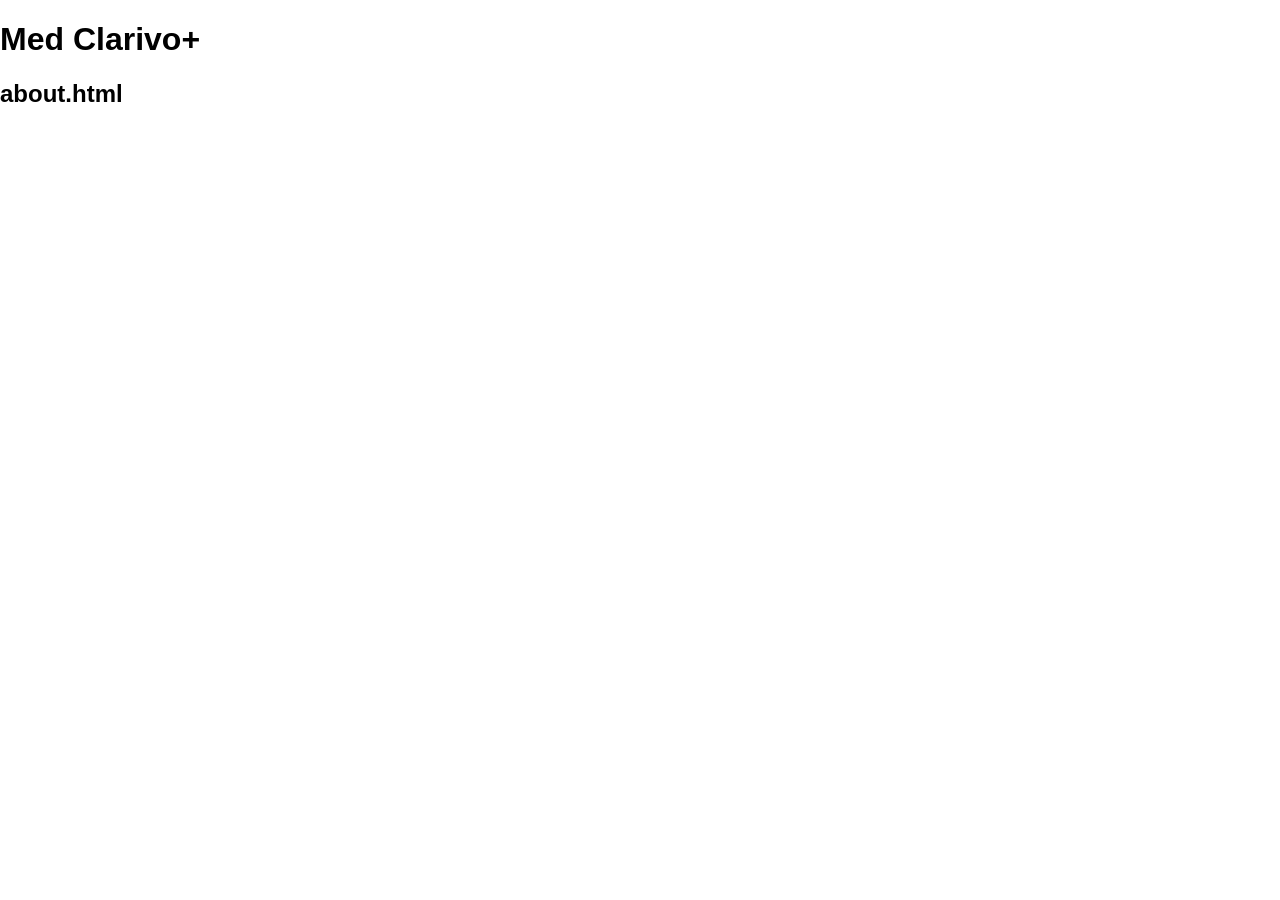
==== about.html @ f3dc1a62 "Add files via upload" ====
<!DOCTYPE html>
<html><head><meta charset="UTF-8"><meta name="viewport" content="width=device-width,initial-scale=1">
<title>Med Clarivo+</title><link rel="stylesheet" href="style.css"></head>
<body><header><h1>Med Clarivo+</h1></header><main><h2>about.html</h2></main>
<script src="script.js"></script></body></html>
---- style.css ----
body{font-family:Arial,sans-serif;margin:0;padding:0}
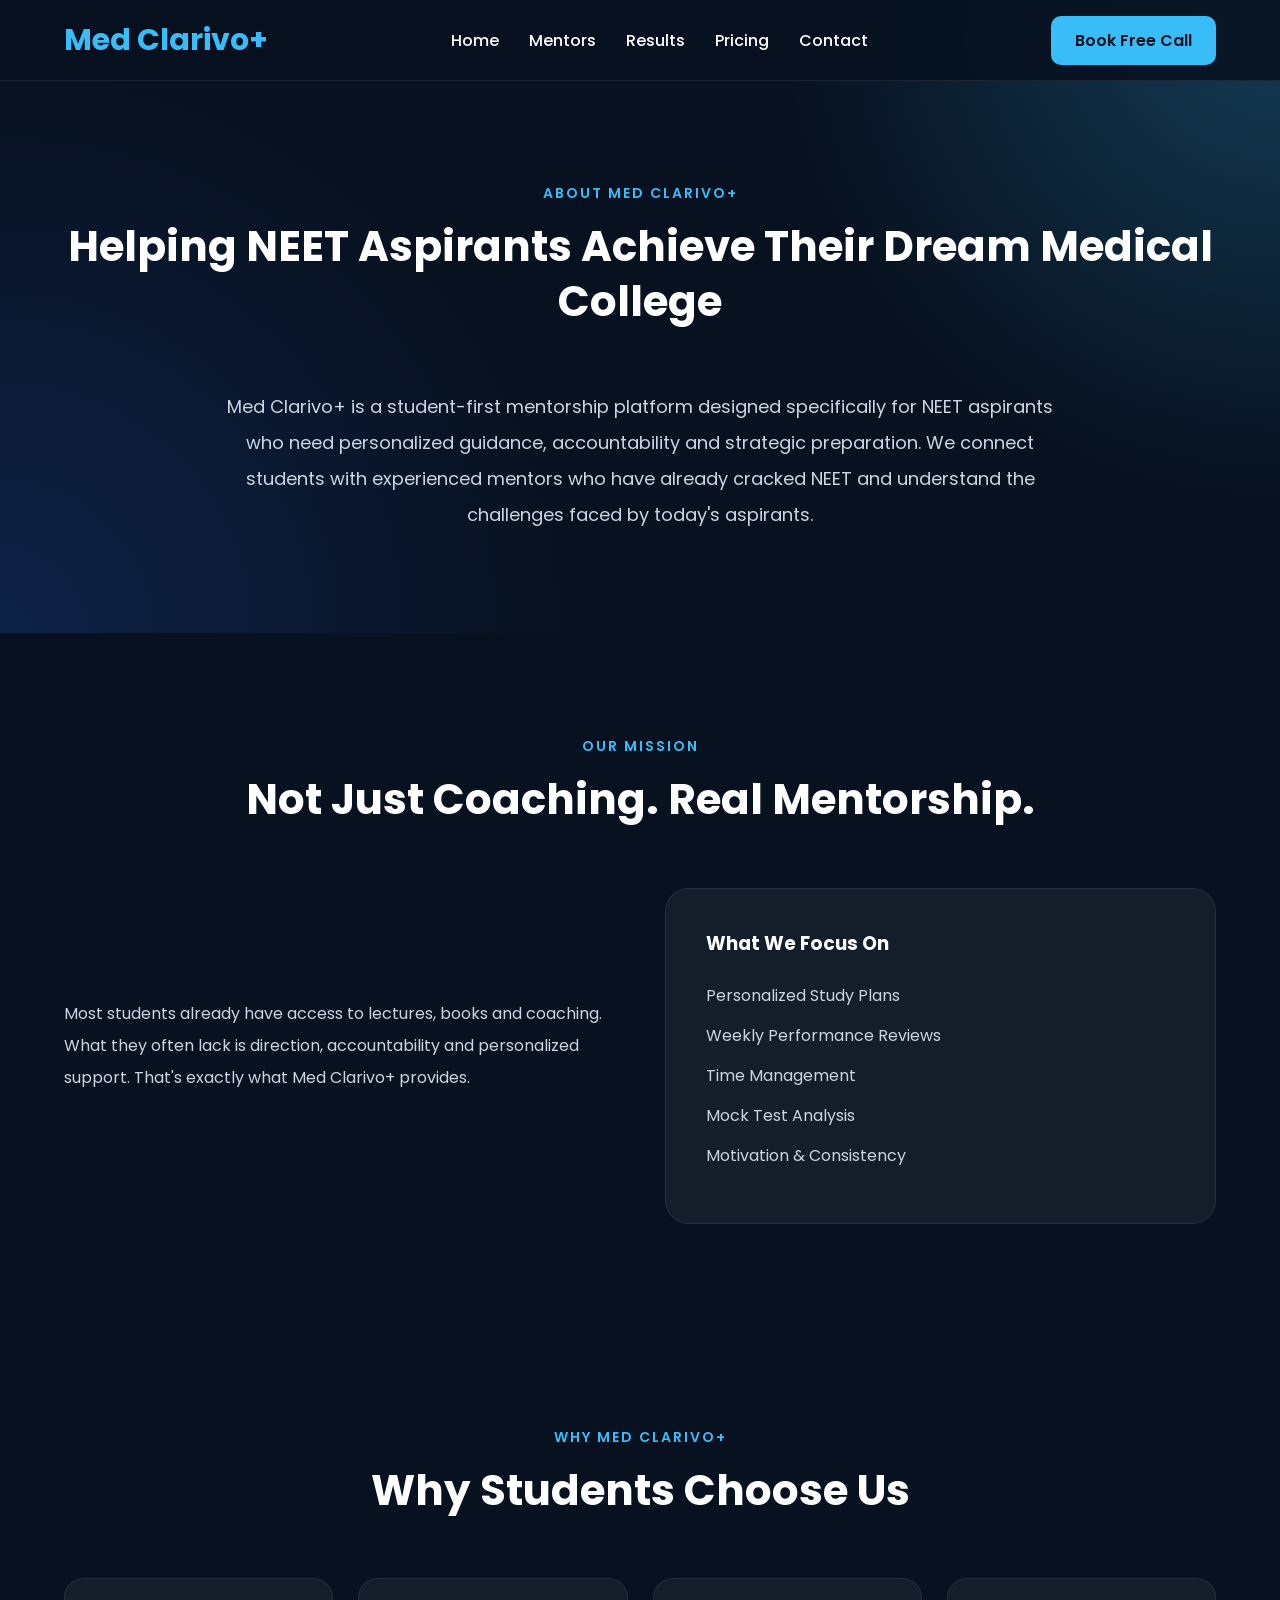
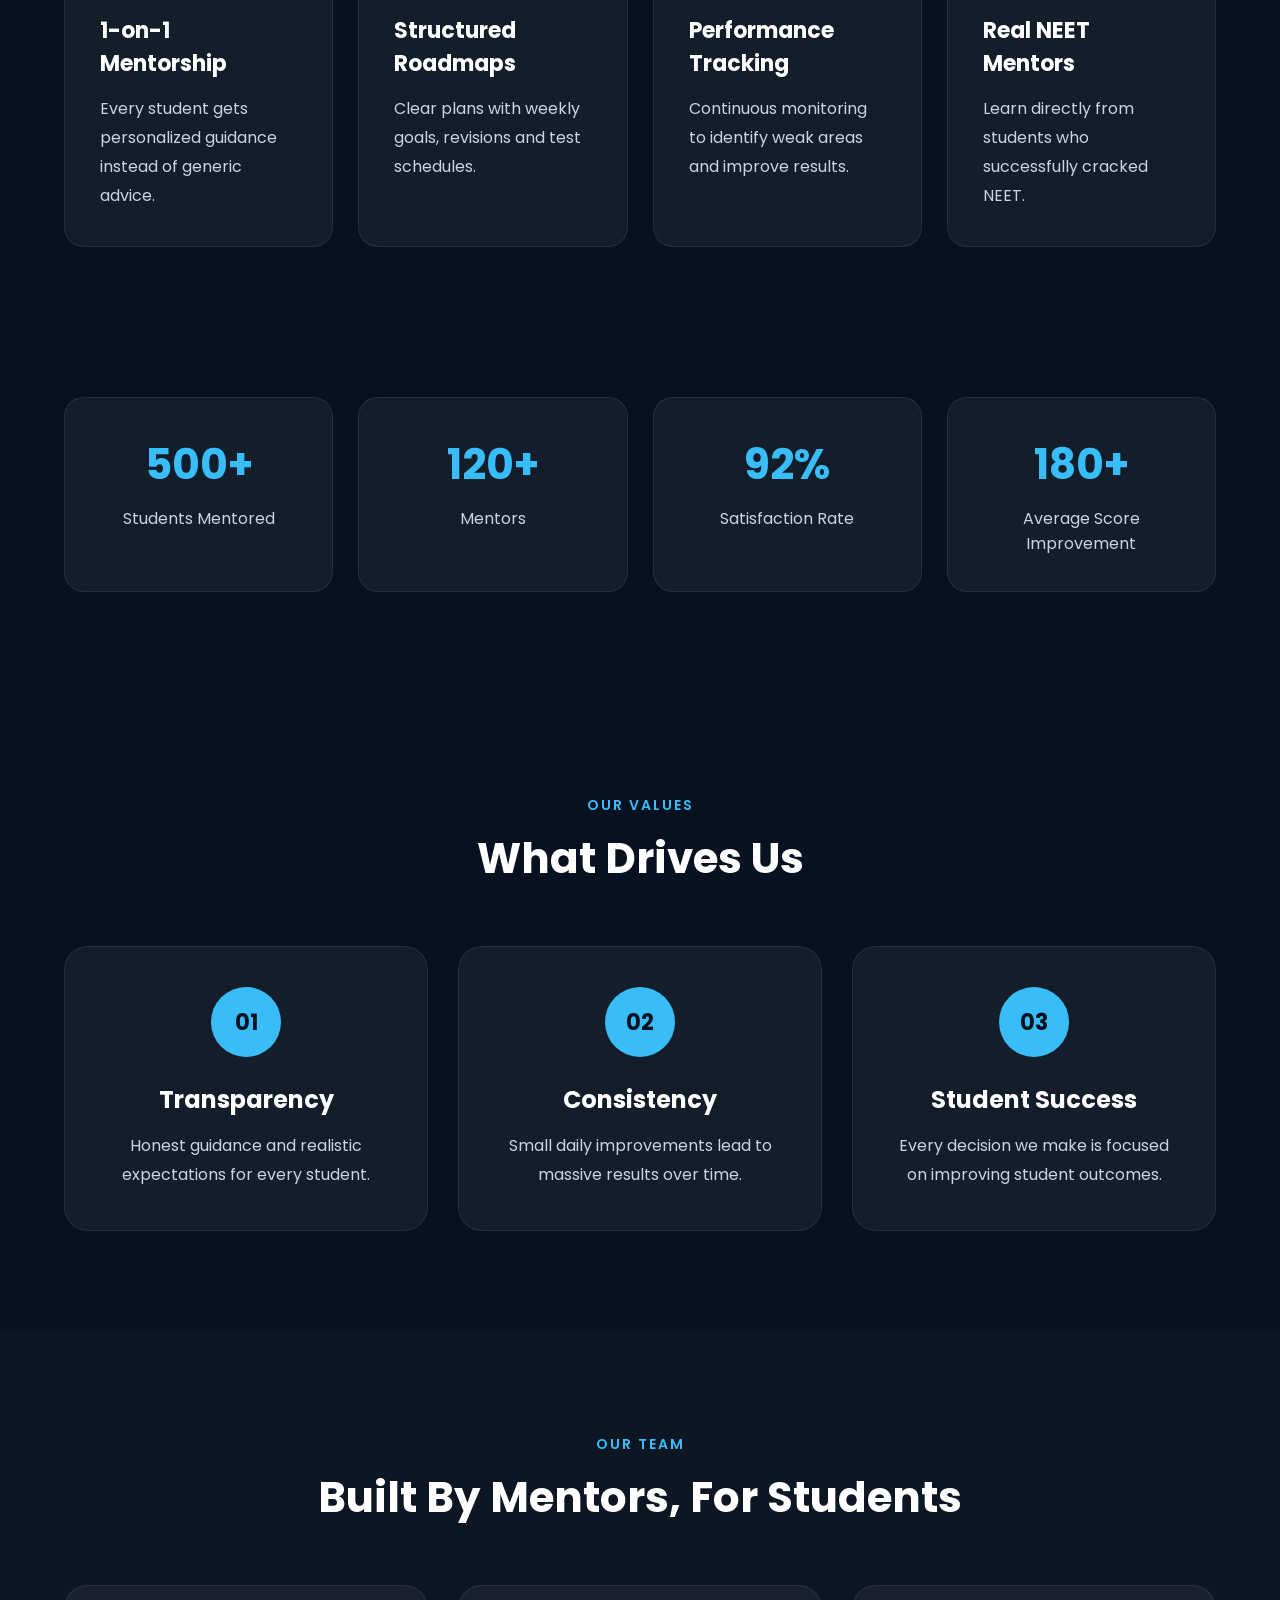
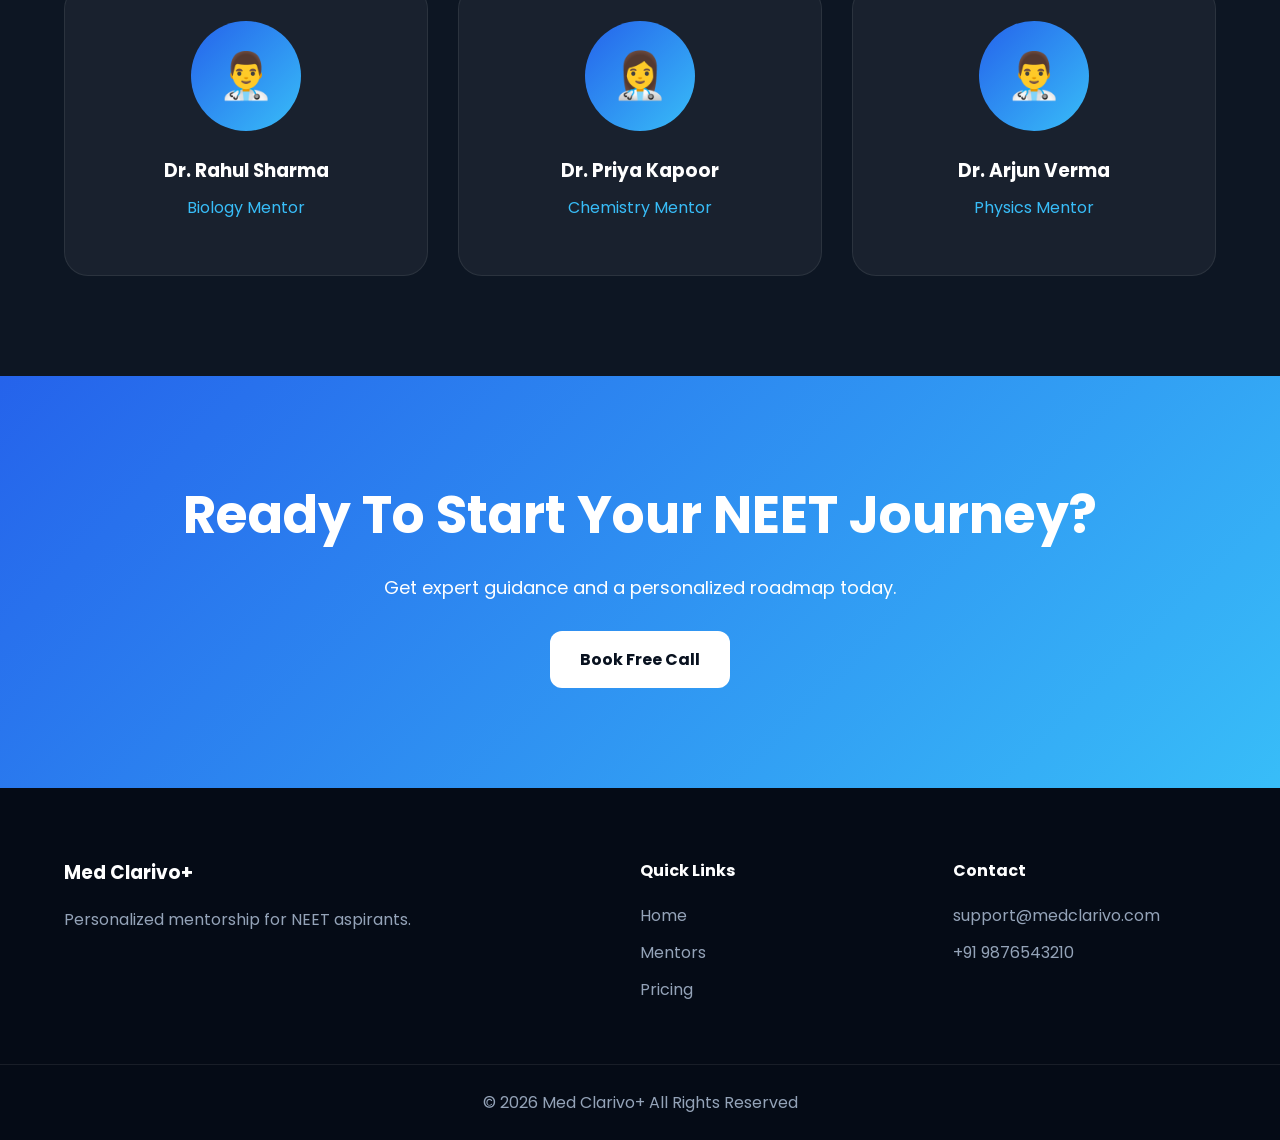
==== commit 022ff23f: "Update about.html" ====
--- a/about.html
+++ b/about.html
@@ -1,5 +1,506 @@
 <!DOCTYPE html>
-<html><head><meta charset="UTF-8"><meta name="viewport" content="width=device-width,initial-scale=1">
-<title>Med Clarivo+</title><link rel="stylesheet" href="style.css"></head>
-<body><header><h1>Med Clarivo+</h1></header><main><h2>about.html</h2></main>
-<script src="script.js"></script></body></html>+<html lang="en">
+
+<head>
+
+    <meta charset="UTF-8">
+
+    <meta name="viewport"
+        content="width=device-width, initial-scale=1.0">
+
+    <title>
+        About Us | Med Clarivo+
+    </title>
+
+    <link rel="stylesheet"
+        href="style.css">
+
+    <link href="https://fonts.googleapis.com/css2?family=Poppins:wght@300;400;500;600;700;800&display=swap"
+        rel="stylesheet">
+
+</head>
+
+<body>
+
+    <header class="navbar">
+
+        <div class="container nav-container">
+
+            <div class="logo">
+                <h2>Med Clarivo+</h2>
+            </div>
+
+            <nav class="nav-links">
+
+                <a href="index.html">Home</a>
+
+                <a href="mentors.html">Mentors</a>
+
+                <a href="results.html">Results</a>
+
+                <a href="pricing.html">Pricing</a>
+
+                <a href="contact.html">Contact</a>
+
+            </nav>
+
+            <a href="#"
+                class="nav-btn">
+
+                Book Free Call
+
+            </a>
+
+        </div>
+
+    </header>
+
+    <!-- HERO -->
+
+    <section class="hero">
+
+        <div class="container">
+
+            <div class="section-title">
+
+                <span>ABOUT MED CLARIVO+</span>
+
+                <h2>
+                    Helping NEET Aspirants
+                    Achieve Their Dream Medical College
+                </h2>
+
+            </div>
+
+            <p style="
+                max-width:850px;
+                margin:auto;
+                text-align:center;
+                color:#cbd5e1;
+                line-height:2;
+                font-size:18px;
+            ">
+
+                Med Clarivo+ is a student-first mentorship
+                platform designed specifically for NEET
+                aspirants who need personalized guidance,
+                accountability and strategic preparation.
+
+                We connect students with experienced mentors
+                who have already cracked NEET and understand
+                the challenges faced by today's aspirants.
+
+            </p>
+
+        </div>
+
+    </section>
+
+    <!-- MISSION -->
+
+    <section>
+
+        <div class="container">
+
+            <div class="section-title">
+
+                <span>OUR MISSION</span>
+
+                <h2>
+                    Not Just Coaching.
+                    Real Mentorship.
+                </h2>
+
+            </div>
+
+            <div class="parent-content">
+
+                <div>
+
+                    <p style="color:#cbd5e1;line-height:2;">
+
+                        Most students already have access
+                        to lectures, books and coaching.
+
+                        What they often lack is direction,
+                        accountability and personalized
+                        support.
+
+                        That's exactly what Med Clarivo+
+                        provides.
+
+                    </p>
+
+                </div>
+
+                <div class="parent-card">
+
+                    <h3>
+                        What We Focus On
+                    </h3>
+
+                    <ul>
+
+                        <li>
+                            Personalized Study Plans
+                        </li>
+
+                        <li>
+                            Weekly Performance Reviews
+                        </li>
+
+                        <li>
+                            Time Management
+                        </li>
+
+                        <li>
+                            Mock Test Analysis
+                        </li>
+
+                        <li>
+                            Motivation & Consistency
+                        </li>
+
+                    </ul>
+
+                </div>
+
+            </div>
+
+        </div>
+
+    </section>
+    <!-- WHY CHOOSE US -->
+
+    <section>
+
+        <div class="container">
+
+            <div class="section-title">
+
+                <span>WHY MED CLARIVO+</span>
+
+                <h2>
+                    Why Students Choose Us
+                </h2>
+
+            </div>
+
+            <div class="pain-grid">
+
+                <div class="pain-card">
+
+                    <h3>1-on-1 Mentorship</h3>
+
+                    <p>
+                        Every student gets personalized
+                        guidance instead of generic advice.
+                    </p>
+
+                </div>
+
+                <div class="pain-card">
+
+                    <h3>Structured Roadmaps</h3>
+
+                    <p>
+                        Clear plans with weekly goals,
+                        revisions and test schedules.
+                    </p>
+
+                </div>
+
+                <div class="pain-card">
+
+                    <h3>Performance Tracking</h3>
+
+                    <p>
+                        Continuous monitoring to identify
+                        weak areas and improve results.
+                    </p>
+
+                </div>
+
+                <div class="pain-card">
+
+                    <h3>Real NEET Mentors</h3>
+
+                    <p>
+                        Learn directly from students who
+                        successfully cracked NEET.
+                    </p>
+
+                </div>
+
+            </div>
+
+        </div>
+
+    </section>
+
+    <!-- STATS -->
+
+    <section class="stats-section">
+
+        <div class="container stats-grid">
+
+            <div class="stat-card">
+
+                <h2>500+</h2>
+
+                <p>Students Mentored</p>
+
+            </div>
+
+            <div class="stat-card">
+
+                <h2>120+</h2>
+
+                <p>Mentors</p>
+
+            </div>
+
+            <div class="stat-card">
+
+                <h2>92%</h2>
+
+                <p>Satisfaction Rate</p>
+
+            </div>
+
+            <div class="stat-card">
+
+                <h2>180+</h2>
+
+                <p>Average Score Improvement</p>
+
+            </div>
+
+        </div>
+
+    </section>
+
+    <!-- VALUES -->
+
+    <section>
+
+        <div class="container">
+
+            <div class="section-title">
+
+                <span>OUR VALUES</span>
+
+                <h2>
+                    What Drives Us
+                </h2>
+
+            </div>
+
+            <div class="process-grid">
+
+                <div class="process-card">
+
+                    <div class="step-number">
+                        01
+                    </div>
+
+                    <h3>Transparency</h3>
+
+                    <p>
+                        Honest guidance and realistic
+                        expectations for every student.
+                    </p>
+
+                </div>
+
+                <div class="process-card">
+
+                    <div class="step-number">
+                        02
+                    </div>
+
+                    <h3>Consistency</h3>
+
+                    <p>
+                        Small daily improvements lead
+                        to massive results over time.
+                    </p>
+
+                </div>
+
+                <div class="process-card">
+
+                    <div class="step-number">
+                        03
+                    </div>
+
+                    <h3>Student Success</h3>
+
+                    <p>
+                        Every decision we make is focused
+                        on improving student outcomes.
+                    </p>
+
+                </div>
+
+            </div>
+
+        </div>
+
+    </section>
+
+    <!-- TEAM -->
+
+    <section class="testimonial-section">
+
+        <div class="container">
+
+            <div class="section-title">
+
+                <span>OUR TEAM</span>
+
+                <h2>
+                    Built By Mentors,
+                    For Students
+                </h2>
+
+            </div>
+
+            <div class="mentor-grid">
+
+                <div class="mentor-card">
+
+                    <div class="mentor-image">
+                        👨‍⚕️
+                    </div>
+
+                    <h3>Dr. Rahul Sharma</h3>
+
+                    <p class="mentor-role">
+                        Biology Mentor
+                    </p>
+
+                </div>
+
+                <div class="mentor-card">
+
+                    <div class="mentor-image">
+                        👩‍⚕️
+                    </div>
+
+                    <h3>Dr. Priya Kapoor</h3>
+
+                    <p class="mentor-role">
+                        Chemistry Mentor
+                    </p>
+
+                </div>
+
+                <div class="mentor-card">
+
+                    <div class="mentor-image">
+                        👨‍⚕️
+                    </div>
+
+                    <h3>Dr. Arjun Verma</h3>
+
+                    <p class="mentor-role">
+                        Physics Mentor
+                    </p>
+
+                </div>
+
+            </div>
+
+        </div>
+
+    </section>
+
+    <!-- CTA -->
+
+    <section class="final-cta">
+
+        <div class="container">
+
+            <h2>
+                Ready To Start Your NEET Journey?
+            </h2>
+
+            <p>
+                Get expert guidance and a personalized
+                roadmap today.
+            </p>
+
+            <a href="#"
+                class="cta-btn">
+
+                Book Free Call
+
+            </a>
+
+        </div>
+
+    </section>
+
+    <!-- FOOTER -->
+
+    <footer class="footer">
+
+        <div class="container footer-grid">
+
+            <div>
+
+                <h3>Med Clarivo+</h3>
+
+                <p>
+                    Personalized mentorship for
+                    NEET aspirants.
+                </p>
+
+            </div>
+
+            <div>
+
+                <h4>Quick Links</h4>
+
+                <ul>
+
+                    <li>
+                        <a href="index.html">Home</a>
+                    </li>
+
+                    <li>
+                        <a href="mentors.html">Mentors</a>
+                    </li>
+
+                    <li>
+                        <a href="pricing.html">Pricing</a>
+                    </li>
+
+                </ul>
+
+            </div>
+
+            <div>
+
+                <h4>Contact</h4>
+
+                <p>support@medclarivo.com</p>
+
+                <p>+91 9876543210</p>
+
+            </div>
+
+        </div>
+
+        <div class="copyright">
+
+            © 2026 Med Clarivo+ All Rights Reserved
+
+        </div>
+
+    </footer>
+
+</body>
+
+</html>
--- a/style.css
+++ b/style.css
@@ -1 +1,929 @@
-body{font-family:Arial,sans-serif;margin:0;padding:0}+/* =========================
+   GOOGLE FONT RESET
+========================= */
+
+*{
+    margin:0;
+    padding:0;
+    box-sizing:border-box;
+}
+
+html{
+    scroll-behavior:smooth;
+}
+
+body{
+    font-family:'Poppins',sans-serif;
+    background:#08111f;
+    color:#ffffff;
+    overflow-x:hidden;
+}
+
+/* =========================
+   GLOBAL
+========================= */
+
+.container{
+    width:90%;
+    max-width:1200px;
+    margin:auto;
+}
+
+a{
+    text-decoration:none;
+}
+
+ul{
+    list-style:none;
+}
+
+section{
+    padding:100px 0;
+}
+
+.section-title{
+    text-align:center;
+    margin-bottom:60px;
+}
+
+.section-title span{
+    color:#38bdf8;
+    font-size:14px;
+    letter-spacing:2px;
+    font-weight:600;
+}
+
+.section-title h2{
+    margin-top:15px;
+    font-size:42px;
+    line-height:1.3;
+    font-weight:700;
+}
+
+/* =========================
+   NAVBAR
+========================= */
+
+.navbar{
+    position:fixed;
+    width:100%;
+    top:0;
+    left:0;
+    z-index:1000;
+
+    backdrop-filter:blur(20px);
+
+    background:rgba(8,17,31,.85);
+
+    border-bottom:1px solid rgba(255,255,255,.08);
+}
+
+.nav-container{
+    display:flex;
+    align-items:center;
+    justify-content:space-between;
+
+    height:80px;
+}
+
+.logo h2{
+    color:#38bdf8;
+    font-size:30px;
+    font-weight:700;
+}
+
+.nav-links{
+    display:flex;
+    gap:30px;
+}
+
+.nav-links a{
+    color:white;
+    font-weight:500;
+    transition:.3s;
+}
+
+.nav-links a:hover{
+    color:#38bdf8;
+}
+
+.nav-btn{
+    background:#38bdf8;
+    color:#08111f;
+
+    padding:12px 24px;
+
+    border-radius:10px;
+
+    font-weight:600;
+
+    transition:.3s;
+}
+
+.nav-btn:hover{
+    transform:translateY(-3px);
+}
+
+/* =========================
+   HERO SECTION
+========================= */
+
+.hero{
+    padding-top:180px;
+
+    background:
+    radial-gradient(circle at top right,
+    rgba(56,189,248,.25),
+    transparent 35%),
+
+    radial-gradient(circle at bottom left,
+    rgba(37,99,235,.20),
+    transparent 40%);
+
+}
+
+.hero-content{
+    display:grid;
+    grid-template-columns:1fr 1fr;
+    gap:70px;
+    align-items:center;
+}
+
+.hero-badge{
+    display:inline-block;
+
+    padding:10px 18px;
+
+    border-radius:30px;
+
+    background:
+    rgba(56,189,248,.15);
+
+    color:#38bdf8;
+
+    margin-bottom:25px;
+
+    font-size:14px;
+}
+
+.hero-left h1{
+    font-size:64px;
+    line-height:1.15;
+    margin-bottom:25px;
+}
+
+.hero-left h1 span{
+    color:#38bdf8;
+}
+
+.hero-left p{
+    color:#cbd5e1;
+    font-size:18px;
+    line-height:1.8;
+
+    margin-bottom:35px;
+}
+
+/* =========================
+   HERO BUTTONS
+========================= */
+
+.hero-buttons{
+    display:flex;
+    gap:20px;
+    margin-bottom:40px;
+}
+
+.primary-btn{
+    background:#38bdf8;
+    color:#08111f;
+
+    padding:15px 28px;
+
+    border-radius:12px;
+
+    font-weight:600;
+
+    transition:.3s;
+}
+
+.primary-btn:hover{
+    transform:translateY(-3px);
+}
+
+.secondary-btn{
+    border:1px solid rgba(255,255,255,.15);
+
+    color:white;
+
+    padding:15px 28px;
+
+    border-radius:12px;
+}
+
+.secondary-btn:hover{
+    background:rgba(255,255,255,.05);
+}
+
+/* =========================
+   HERO STATS
+========================= */
+
+.hero-mini-stats{
+    display:flex;
+    gap:40px;
+}
+
+.hero-mini-stats h3{
+    font-size:28px;
+    color:#38bdf8;
+}
+
+.hero-mini-stats span{
+    color:#94a3b8;
+}
+
+/* =========================
+   GLASS CARD
+========================= */
+
+.glass-card{
+
+    background:
+    rgba(255,255,255,.06);
+
+    border:
+    1px solid rgba(255,255,255,.08);
+
+    backdrop-filter:
+    blur(25px);
+
+    border-radius:24px;
+
+    padding:40px;
+
+    text-align:center;
+}
+
+.glass-card h3{
+    margin-bottom:30px;
+    font-size:28px;
+}
+
+#countdown{
+    display:flex;
+    justify-content:center;
+    gap:25px;
+    margin-bottom:25px;
+}
+
+#countdown h2{
+    font-size:42px;
+    color:#38bdf8;
+}
+
+#countdown span{
+    color:#cbd5e1;
+}
+
+/* =========================
+   STATS SECTION
+========================= */
+
+.stats-section{
+    padding-top:50px;
+}
+
+.stats-grid{
+    display:grid;
+    grid-template-columns:repeat(4,1fr);
+    gap:25px;
+}
+
+.stat-card{
+
+    background:
+    rgba(255,255,255,.05);
+
+    border:
+    1px solid rgba(255,255,255,.08);
+
+    border-radius:20px;
+
+    padding:35px;
+
+    text-align:center;
+}
+
+.stat-card h2{
+    color:#38bdf8;
+    font-size:42px;
+    margin-bottom:10px;
+}
+
+.stat-card p{
+    color:#cbd5e1;
+}
+/* =========================
+   PAIN SECTION
+========================= */
+
+.pain-grid{
+    display:grid;
+    grid-template-columns:repeat(4,1fr);
+    gap:25px;
+}
+
+.pain-card{
+    background:rgba(255,255,255,.05);
+    border:1px solid rgba(255,255,255,.08);
+    border-radius:20px;
+    padding:35px;
+    transition:.3s;
+}
+
+.pain-card:hover{
+    transform:translateY(-10px);
+    border-color:#38bdf8;
+}
+
+.pain-card i{
+    font-size:42px;
+    color:#38bdf8;
+    margin-bottom:20px;
+}
+
+.pain-card h3{
+    margin-bottom:15px;
+    font-size:22px;
+}
+
+.pain-card p{
+    color:#cbd5e1;
+    line-height:1.8;
+}
+
+/* =========================
+   PROCESS SECTION
+========================= */
+
+.process-grid{
+    display:grid;
+    grid-template-columns:repeat(3,1fr);
+    gap:30px;
+}
+
+.process-card{
+    background:rgba(255,255,255,.05);
+    border:1px solid rgba(255,255,255,.08);
+    border-radius:24px;
+    padding:40px;
+    text-align:center;
+    position:relative;
+}
+
+.step-number{
+    width:70px;
+    height:70px;
+
+    margin:auto;
+    margin-bottom:25px;
+
+    display:flex;
+    align-items:center;
+    justify-content:center;
+
+    border-radius:50%;
+
+    background:#38bdf8;
+    color:#08111f;
+
+    font-weight:700;
+    font-size:22px;
+}
+
+.process-card h3{
+    margin-bottom:15px;
+    font-size:24px;
+}
+
+.process-card p{
+    color:#cbd5e1;
+    line-height:1.8;
+}
+
+/* =========================
+   MENTOR SECTION
+========================= */
+
+.mentors-section{
+    background:rgba(255,255,255,.02);
+}
+
+.mentor-grid{
+    display:grid;
+    grid-template-columns:repeat(3,1fr);
+    gap:30px;
+}
+
+.mentor-card{
+    background:rgba(255,255,255,.05);
+    border:1px solid rgba(255,255,255,.08);
+    border-radius:24px;
+    padding:35px;
+    text-align:center;
+    transition:.3s;
+}
+
+.mentor-card:hover{
+    transform:translateY(-10px);
+    border-color:#38bdf8;
+}
+
+.mentor-image{
+    width:110px;
+    height:110px;
+
+    margin:auto;
+    margin-bottom:25px;
+
+    border-radius:50%;
+
+    background:linear-gradient(
+        135deg,
+        #2563eb,
+        #38bdf8
+    );
+
+    display:flex;
+    align-items:center;
+    justify-content:center;
+
+    font-size:45px;
+}
+
+.mentor-card h3{
+    margin-bottom:10px;
+}
+
+.mentor-role{
+    color:#38bdf8;
+    margin-bottom:20px;
+}
+
+.mentor-card ul{
+    text-align:left;
+    margin-bottom:25px;
+}
+
+.mentor-card ul li{
+    margin-bottom:10px;
+    color:#cbd5e1;
+}
+
+.mentor-btn{
+    display:inline-block;
+
+    background:#38bdf8;
+    color:#08111f;
+
+    padding:12px 22px;
+    border-radius:10px;
+
+    font-weight:600;
+}
+
+/* =========================
+   RESULTS SECTION
+========================= */
+
+.results-grid{
+    display:grid;
+    grid-template-columns:repeat(3,1fr);
+    gap:30px;
+}
+
+.result-card{
+    background:rgba(255,255,255,.05);
+    border:1px solid rgba(255,255,255,.08);
+    border-radius:24px;
+    padding:35px;
+    text-align:center;
+}
+
+.result-card h3{
+    margin-bottom:15px;
+}
+
+.score-change{
+    font-size:40px;
+    font-weight:700;
+    color:#38bdf8;
+    margin-bottom:15px;
+}
+
+.result-card p{
+    color:#cbd5e1;
+}
+
+/* =========================
+   TESTIMONIAL SECTION
+========================= */
+
+.testimonial-section{
+    background:rgba(255,255,255,.02);
+}
+
+.testimonial-grid{
+    display:grid;
+    grid-template-columns:repeat(3,1fr);
+    gap:25px;
+}
+
+.chat-card{
+    background:#0f172a;
+    border:1px solid rgba(255,255,255,.08);
+    border-radius:20px;
+    padding:30px;
+}
+
+.student-msg{
+    color:white;
+    line-height:1.8;
+    margin-bottom:15px;
+}
+
+.chat-card span{
+    color:#38bdf8;
+    font-size:14px;
+}
+
+/* =========================
+   PARENT SECTION
+========================= */
+
+.parent-content{
+    display:grid;
+    grid-template-columns:1fr 1fr;
+    gap:50px;
+    align-items:center;
+}
+
+.parent-content h2{
+    font-size:48px;
+    margin-bottom:20px;
+}
+
+.parent-content p{
+    color:#cbd5e1;
+    line-height:1.9;
+    margin-bottom:20px;
+}
+
+.parent-card{
+    background:rgba(255,255,255,.05);
+    border:1px solid rgba(255,255,255,.08);
+    border-radius:24px;
+    padding:40px;
+}
+
+.parent-card h3{
+    margin-bottom:25px;
+}
+
+.parent-card li{
+    margin-bottom:15px;
+    color:#cbd5e1;
+}
+/* =========================
+   SCORE PREDICTOR
+========================= */
+
+.predictor-section{
+    background:rgba(255,255,255,.02);
+}
+
+.predictor-card{
+    max-width:700px;
+    margin:auto;
+
+    background:rgba(255,255,255,.05);
+
+    border:1px solid rgba(255,255,255,.08);
+
+    border-radius:24px;
+
+    padding:50px;
+
+    text-align:center;
+}
+
+.predictor-card label{
+    display:block;
+    margin-bottom:20px;
+    font-size:18px;
+}
+
+.predictor-card input{
+    width:100%;
+    margin-bottom:25px;
+}
+
+#predictedScore{
+    font-size:70px;
+    color:#38bdf8;
+    margin-bottom:15px;
+}
+
+/* =========================
+   PRICING
+========================= */
+
+.pricing-grid{
+    display:grid;
+    grid-template-columns:repeat(3,1fr);
+    gap:30px;
+}
+
+.pricing-card{
+    background:rgba(255,255,255,.05);
+
+    border:1px solid rgba(255,255,255,.08);
+
+    border-radius:24px;
+
+    padding:40px;
+
+    text-align:center;
+
+    position:relative;
+}
+
+.pricing-card h2{
+    color:#38bdf8;
+    font-size:48px;
+    margin:20px 0;
+}
+
+.pricing-card ul{
+    margin:30px 0;
+}
+
+.pricing-card li{
+    margin-bottom:15px;
+    color:#cbd5e1;
+}
+
+.pricing-btn{
+    display:inline-block;
+
+    background:#38bdf8;
+    color:#08111f;
+
+    padding:14px 24px;
+
+    border-radius:12px;
+
+    font-weight:600;
+}
+
+.popular-plan{
+    border:2px solid #38bdf8;
+    transform:scale(1.05);
+}
+
+.popular-badge{
+    position:absolute;
+    top:-15px;
+    left:50%;
+    transform:translateX(-50%);
+
+    background:#38bdf8;
+    color:#08111f;
+
+    padding:8px 15px;
+
+    border-radius:30px;
+
+    font-size:14px;
+    font-weight:600;
+}
+
+/* =========================
+   FAQ
+========================= */
+
+.faq-container{
+    max-width:900px;
+    margin:auto;
+}
+
+.faq-item{
+    margin-bottom:20px;
+}
+
+.faq-question{
+    width:100%;
+
+    background:#111827;
+
+    color:white;
+
+    border:none;
+
+    text-align:left;
+
+    padding:20px;
+
+    border-radius:12px;
+
+    cursor:pointer;
+
+    font-size:18px;
+}
+
+.faq-answer{
+    display:none;
+
+    background:#1e293b;
+
+    padding:20px;
+
+    border-radius:0 0 12px 12px;
+}
+
+.faq-answer p{
+    color:#cbd5e1;
+}
+
+/* =========================
+   FINAL CTA
+========================= */
+
+.final-cta{
+    text-align:center;
+
+    background:
+    linear-gradient(
+        135deg,
+        #2563eb,
+        #38bdf8
+    );
+}
+
+.final-cta h2{
+    font-size:52px;
+    margin-bottom:20px;
+}
+
+.final-cta p{
+    margin-bottom:30px;
+    font-size:18px;
+}
+
+.cta-btn{
+    display:inline-block;
+
+    background:white;
+    color:#08111f;
+
+    padding:16px 30px;
+
+    border-radius:12px;
+
+    font-weight:700;
+}
+
+/* =========================
+   FOOTER
+========================= */
+
+.footer{
+    background:#050b16;
+    padding-top:70px;
+}
+
+.footer-grid{
+    display:grid;
+    grid-template-columns:2fr 1fr 1fr;
+    gap:50px;
+}
+
+.footer h3,
+.footer h4{
+    margin-bottom:20px;
+}
+
+.footer p,
+.footer li{
+    color:#94a3b8;
+    margin-bottom:12px;
+}
+
+.footer a{
+    color:#94a3b8;
+}
+
+.copyright{
+    margin-top:50px;
+
+    text-align:center;
+
+    padding:25px;
+
+    border-top:1px solid rgba(255,255,255,.08);
+
+    color:#94a3b8;
+}
+
+/* =========================
+   WHATSAPP BUTTON
+========================= */
+
+.whatsapp-float{
+
+    position:fixed;
+
+    bottom:25px;
+    right:25px;
+
+    width:65px;
+    height:65px;
+
+    border-radius:50%;
+
+    background:#25D366;
+
+    display:flex;
+    align-items:center;
+    justify-content:center;
+
+    color:white;
+
+    font-size:30px;
+
+    z-index:999;
+}
+
+/* =========================
+   RESPONSIVE
+========================= */
+
+@media(max-width:991px){
+
+    .hero-content,
+    .parent-content,
+    .footer-grid{
+        grid-template-columns:1fr;
+    }
+
+    .stats-grid,
+    .pain-grid,
+    .mentor-grid,
+    .results-grid,
+    .testimonial-grid,
+    .pricing-grid,
+    .process-grid{
+        grid-template-columns:1fr;
+    }
+
+    .hero-left h1{
+        font-size:42px;
+    }
+
+    .section-title h2{
+        font-size:32px;
+    }
+
+    .nav-links{
+        display:none;
+    }
+
+    .popular-plan{
+        transform:none;
+    }
+}
+
+@media(max-width:600px){
+
+    section{
+        padding:70px 0;
+    }
+
+    .hero{
+        padding-top:140px;
+    }
+
+    .hero-mini-stats{
+        flex-direction:column;
+        gap:20px;
+    }
+
+    .final-cta h2{
+        font-size:34px;
+    }
+
+    #predictedScore{
+        font-size:48px;
+    }
+}
